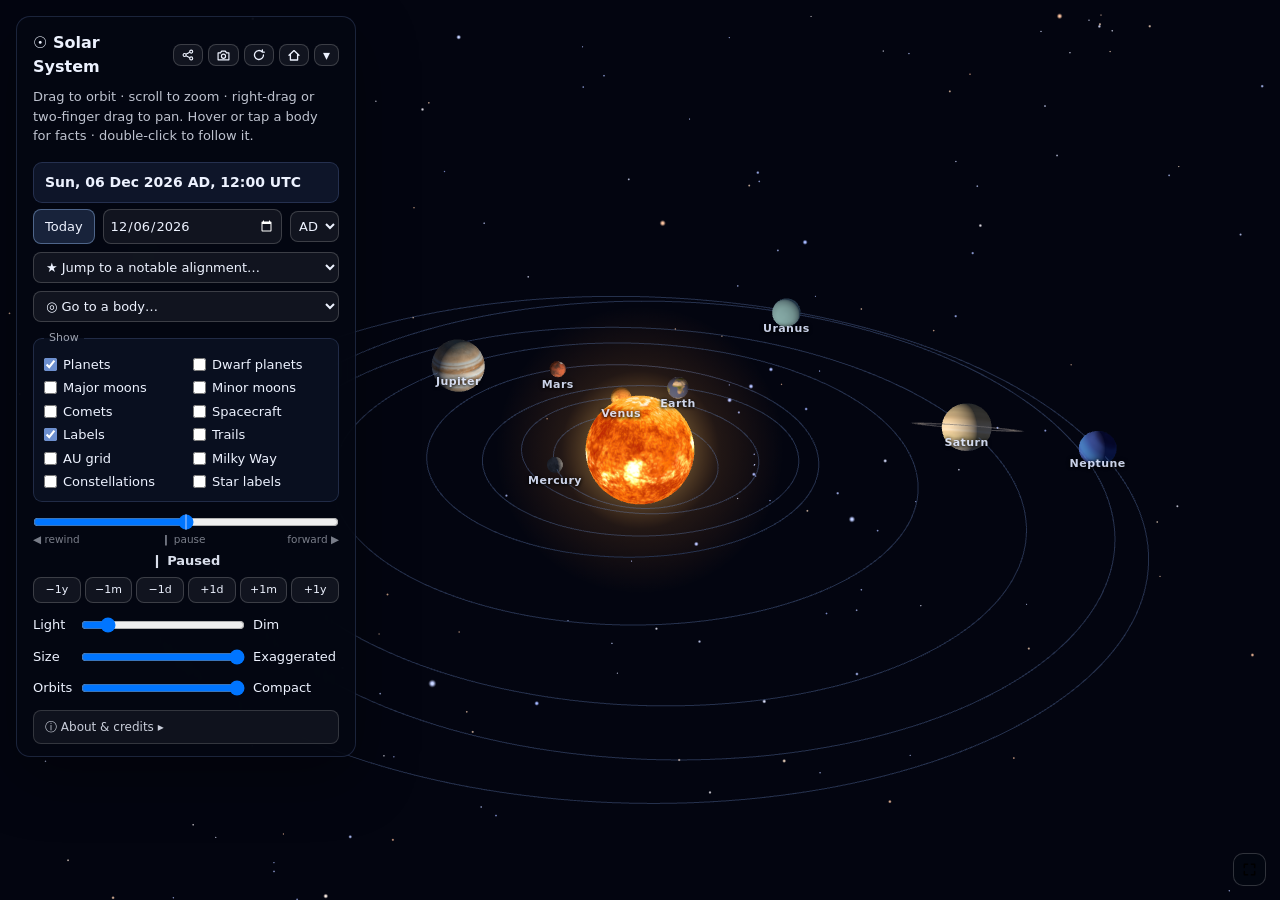
==== index.html @ c925d426 "SEO: cover 'solar system model' and 'planetary sky' naturally The page said 'digital model of the so" ====
<!DOCTYPE html>
<html lang="en">
<head>
<meta charset="UTF-8">
<meta name="viewport" content="width=device-width, initial-scale=1.0, viewport-fit=cover">

<!-- Primary SEO -->
<title>Orrery.live - Interactive Online Orrery - a 3D Solar System</title>
<meta name="description" content="A free online orrery - an interactive digital solar system model. Real planet positions from JPL orbital data, a true naked-eye star background, and a time machine to jump to any date from 3000 BC to 3000 AD - including famous planetary alignments.">
<meta name="keywords" content="orrery, solar system, planets, planetary alignment, 3D, astronomy, JPL, ephemeris, space, interactive, three.js">
<meta name="author" content="Adam Woodland">
<meta name="robots" content="index, follow">
<meta name="theme-color" content="#01020a">
<link rel="canonical" href="https://orrery.live/">

<!-- Icons & PWA -->
<link rel="icon" href="/favicon.svg" type="image/svg+xml">
<!-- Also published at the hard-coded convention path /apple-touch-icon.png,
     which iOS probes directly when it misses the link tag. -->
<link rel="apple-touch-icon" sizes="180x180" href="/apple-touch-icon.png">
<link rel="manifest" href="/manifest.json">

<!-- Open Graph -->
<meta property="og:type" content="website">
<meta property="og:url" content="https://orrery.live/">
<meta property="og:title" content="Orrery.live - Interactive 3D Solar System">
<meta property="og:description" content="A free online orrery: an interactive 3D solar system with real planet positions, a true star background, and a time machine for famous planetary alignments.">
<meta property="og:site_name" content="Orrery.live">
<meta property="og:locale" content="en_AU">
<meta property="og:image" content="https://orrery.live/solar-system.svg">
<meta property="og:image:alt" content="Orrery.live - a glowing sun ringed by tilted planet orbits">

<!-- Twitter / X card -->
<meta name="twitter:card" content="summary">
<meta name="twitter:title" content="Orrery.live - Interactive 3D Solar System">
<meta name="twitter:description" content="Real planet positions, a true star background, and a time machine for famous planetary alignments.">
<meta name="twitter:image" content="https://orrery.live/solar-system.svg">

<!-- Structured data -->
<script type="application/ld+json">
{
  "@context": "https://schema.org",
  "@type": "WebApplication",
  "name": "Orrery.live",
  "alternateName": "Solar System View",
  "url": "https://orrery.live/",
  "description": "A free online orrery - an interactive digital solar system model. Real planet positions from JPL orbital data, a true naked-eye star background, and a time machine to jump to any date from 3000 BC to 3000 AD - including famous planetary alignments.",
  "applicationCategory": "EducationalApplication",
  "applicationSubCategory": "Astronomy",
  "operatingSystem": "Web Browser",
  "browserRequirements": "Requires WebGL",
  "inLanguage": "en",
  "isAccessibleForFree": true,
  "image": "https://orrery.live/solar-system.svg",
  "screenshot": "https://orrery.live/solar-system.svg",
  "keywords": "orrery, solar system, planetary alignment, ephemeris, astronomy, JPL orbital elements, 3D planets",
  "featureList": [
    "Real planet positions computed from JPL orbital elements",
    "Time machine to any date from 3000 BC to 3000 AD",
    "Famous planetary alignments and conjunctions",
    "True naked-eye star background from the HYG catalogue",
    "Drag to orbit, scroll to zoom, hover any body for live facts",
    "Double-click any planet or moon to focus on it and follow it through time",
    "Famous comets and deep-space probes on real trajectories",
    "Constellation figures and named bright stars",
    "Orbit trails, upcoming oppositions and elongations computed live",
    "Shareable links to an exact moment in time",
    "Installable app that works offline"
  ],
  "author": { "@type": "Person", "name": "Adam Woodland" },
  "creator": { "@type": "Person", "name": "Adam Woodland" },
  "offers": { "@type": "Offer", "price": "0", "priceCurrency": "AUD" }
}
</script>

<!-- FAQ structured data -->
<script type="application/ld+json">
{
  "@context": "https://schema.org",
  "@type": "FAQPage",
  "mainEntity": [
    {
      "@type": "Question",
      "name": "What is an orrery?",
      "acceptedAnswer": {
        "@type": "Answer",
        "text": "An orrery is a mechanical or digital model of the solar system that shows the planets in their correct relative positions and movements around the Sun. The name comes from Charles Boyle, 4th Earl of Orrery, for whom one of the first clockwork models was made around 1712. Orrery.live is a digital orrery - a free online, interactive 3D version you can explore in your browser."
      }
    },
    {
      "@type": "Question",
      "name": "Where are the planets in tonight's sky?",
      "acceptedAnswer": {
        "@type": "Answer",
        "text": "Hover or tap any planet and its tooltip describes the planetary sky as seen from Earth: whether the planet is an evening-sky or morning-sky object right now, up most of the night, or lost in the Sun's glare - plus its distance and light-travel time from Earth and its next opposition or best viewing date."
      }
    },
    {
      "@type": "Question",
      "name": "How are the planet positions calculated?",
      "acceptedAnswer": {
        "@type": "Answer",
        "text": "Each planet's position is computed from JPL orbital elements (Keplerian ephemeris data), so the planets appear in their true heliocentric positions for any chosen date between 3000 BC and 3000 AD. Orbit spacing and the on-screen size of each body are scaled up for visibility, but the angular positions are real."
      }
    },
    {
      "@type": "Question",
      "name": "How far back and forward in time can I travel?",
      "acceptedAnswer": {
        "@type": "Answer",
        "text": "You can jump to any date from 3000 BC to 3000 AD using the date picker or the time slider. Inside that range the positions are computed from the JPL data; outside it the simulation still runs but shows an 'approximate positions' warning because it is extrapolating beyond the orbital data."
      }
    },
    {
      "@type": "Question",
      "name": "Can I see planetary alignments and conjunctions?",
      "acceptedAnswer": {
        "@type": "Answer",
        "text": "Yes. The 'Jump to a notable alignment' menu lets you instantly travel to famous planetary alignments, conjunctions and other notable configurations, then watch how the planets line up from above."
      }
    },
    {
      "@type": "Question",
      "name": "What are the stars in the background?",
      "acceptedAnswer": {
        "@type": "Answer",
        "text": "The background is 1,637 naked-eye stars from the HYG database, placed in their true positions on the sky. It is the real night sky, not a decorative starfield."
      }
    },
    {
      "@type": "Question",
      "name": "Why are the planet sizes and orbits not to scale?",
      "acceptedAnswer": {
        "@type": "Answer",
        "text": "A true-scale solar system model would leave the planets as invisible specks separated by huge empty gaps. Orrery.live keeps the planets' positions and orbital geometry real but scales body sizes and orbit spacing for visibility, the standard compromise used by physical orreries. If you want to see reality, the Size and Orbits sliders morph the model to true scale relative to the Sun — and show just how empty the solar system really is."
      }
    },
    {
      "@type": "Question",
      "name": "Is Orrery.live free, and does it work on mobile?",
      "acceptedAnswer": {
        "@type": "Answer",
        "text": "Orrery.live is completely free with no sign-up. It runs in any modern web browser that supports WebGL, including phones and tablets — drag to orbit, pinch or scroll to zoom, and tap a planet for details."
      }
    }
  ]
}
</script>

<link rel="stylesheet" href="styles.css">
</head>
<body>
	<div id="loading">Loading textures &amp; star catalogue…</div>
	<div id="rangeWarn" role="status">⚠ Approximate positions — outside the 3000 BC – 3000 AD data range</div>

	<div id="miniDate" hidden aria-hidden="true"></div>
	<div id="moonWarn" role="status">⚠ Moon positions are approximate outside 1900–2100</div>
	<div id="ui">
		<div id="uiHeader">
			<h1>☉ Solar System</h1>
			<div id="uiHeaderBtns">
				<button id="share" class="btn" title="Copy a link to this exact view — time, camera, filters and play speed included" aria-label="Copy a share link to this view"><svg width="12" height="12" viewBox="0 0 12 12" aria-hidden="true"><circle cx="2.6" cy="6" r="1.5" fill="none" stroke="currentColor" stroke-width="1.1"/><circle cx="9.2" cy="2.6" r="1.5" fill="none" stroke="currentColor" stroke-width="1.1"/><circle cx="9.2" cy="9.4" r="1.5" fill="none" stroke="currentColor" stroke-width="1.1"/><path d="M4 5.3 7.8 3.3M4 6.7 7.8 8.7" fill="none" stroke="currentColor" stroke-width="1.1"/></svg></button>
				<button id="shot" class="btn" title="Save a PNG image of the current view" aria-label="Save a PNG image of the current view"><svg width="13" height="13" viewBox="0 0 12 12" aria-hidden="true"><path d="M1 3.6h2.2L4.3 2h3.4l1.1 1.6H11v6.4H1z M6 8.6a1.9 1.9 0 1 0 0-3.8 1.9 1.9 0 0 0 0 3.8z" fill="none" stroke="currentColor" stroke-width="1.1" stroke-linejoin="round"/></svg></button>
				<button id="resetView" class="btn" title="Reset settings &amp; view to the defaults" aria-label="Reset settings and view to the defaults"><svg width="12" height="12" viewBox="0 0 12 12" aria-hidden="true"><path d="M10.5 6a4.5 4.5 0 1 1-1.32-3.18M9.4 0.9l-.2 2.1 2.1.2" fill="none" stroke="currentColor" stroke-width="1.3" stroke-linecap="round" stroke-linejoin="round"/></svg></button>
				<button id="homeView" class="btn" title="Reset the camera to the home view" aria-label="Reset the camera to the home view"><svg width="12" height="12" viewBox="0 0 12 12" aria-hidden="true"><path d="M1 6.2 6 1.6l5 4.6M2.4 5.4V11h7.2V5.4" fill="none" stroke="currentColor" stroke-width="1.3" stroke-linecap="round" stroke-linejoin="round"/></svg></button>
				<button id="collapse" class="btn" aria-expanded="true" aria-controls="uiBody" title="Collapse panel">▾</button>
			</div>
		</div>
		<div id="uiBody">
		<p>Drag to orbit · scroll to zoom · right-drag or two-finger drag to pan. Hover or tap a body for facts · double-click to follow it.</p>
		<div id="followRow" hidden><span id="followName">◎ Following —</span><button id="followStop" class="btn" title="Stop following (Esc)">✕ Stop</button></div>
		<div id="dateRow"><span id="dateValue">—</span></div>
		<div id="gotoRow">
			<button class="btn accent" id="today">Today</button>
			<input type="date" id="dateInput" aria-label="Go to date">
			<select id="era" aria-label="Era (AD or BC)" title="Switch the year between AD and BC">
				<option value="AD">AD</option>
				<option value="BC">BC</option>
			</select>
		</div>
		<div id="eventsRow">
			<select id="events" aria-label="Jump to a notable alignment">
				<option value="">★ Jump to a notable alignment…</option>
			</select>
		</div>
		<div id="gotoBodyRow">
			<select id="gotoBody" aria-label="Go to a body">
				<option value="">◎ Go to a body…</option>
			</select>
		</div>
		<fieldset id="filterRow">
			<legend>Show</legend>
			<label><input type="checkbox" id="filterPlanets" checked> Planets</label>
			<label><input type="checkbox" id="filterDwarf"> Dwarf planets</label>
			<label><input type="checkbox" id="filterMajor"> Major moons</label>
			<label><input type="checkbox" id="filterMinor"> Minor moons</label>
			<label><input type="checkbox" id="filterComets"> Comets</label>
			<label><input type="checkbox" id="filterCraft"> Spacecraft</label>
			<label><input type="checkbox" id="filterLabels"> Labels</label>
			<label><input type="checkbox" id="filterTrails"> Trails</label>
			<label><input type="checkbox" id="filterGrid"> AU grid</label>
			<label><input type="checkbox" id="filterMilky"> Milky Way</label>
			<label><input type="checkbox" id="filterConst"> Constellations</label>
			<label><input type="checkbox" id="filterStarLabels"> Star labels</label>
		</fieldset>
		<div id="controls">
			<div id="timeControl">
				<div class="slider-wrap"><input id="speed" type="range" min="-100" max="100" step="1" value="0"><span class="center-mark"></span></div>
				<div id="timeTicks"><span>◀ rewind</span><span>❙ pause</span><span>forward ▶</span></div>
				<div id="speedValue">❙ Paused</div>
				<div id="stepRow" role="group" aria-label="Step time by exact amounts">
					<button class="btn step" data-unit="y" data-dir="-1" title="Back one year">−1y</button>
					<button class="btn step" data-unit="m" data-dir="-1" title="Back one month">−1m</button>
					<button class="btn step" data-unit="d" data-dir="-1" title="Back one day">−1d</button>
					<button class="btn step" data-unit="d" data-dir="1" title="Forward one day">+1d</button>
					<button class="btn step" data-unit="m" data-dir="1" title="Forward one month">+1m</button>
					<button class="btn step" data-unit="y" data-dir="1" title="Forward one year">+1y</button>
				</div>
			</div>
			<label><span class="ctrlName">Light</span><input id="brightness" type="range" min="0" max="100" step="1" value="13"><span id="brightnessValue" class="ctrlValue">Dim</span></label>
				<label><span class="ctrlName">Size</span><input id="bodyScale" type="range" min="0" max="100" step="1" value="100" title="Body sizes: left = true scale vs the Sun, right = exaggerated"><span id="bodyScaleValue" class="ctrlValue">Exaggerated</span></label>
				<label><span class="ctrlName">Orbits</span><input id="orbitScale" type="range" min="0" max="100" step="1" value="100" title="Orbit spacing: left = true distances vs the Sun, right = compact for visibility"><span id="orbitScaleValue" class="ctrlValue">Compact</span></label>
		</div>
		<button id="aboutToggle" class="btn" aria-expanded="false" aria-controls="aboutPanel">ⓘ About &amp; credits ▸</button>
		</div>
	</div>
	<!-- Slide-out About panel: glides over the settings on demand, then retracts,
	     keeping the main panel short. -->
	<aside id="aboutPanel" aria-hidden="true" aria-label="About and credits">
		<div id="aboutHeader">
			<strong>About &amp; credits</strong>
			<button id="aboutClose" class="btn" title="Close" aria-label="Close about panel">✕</button>
		</div>
		<div id="aboutPanelBody">
			<div id="legend"><strong>Real data:</strong> planet positions from JPL orbital elements; the background is 1,637 naked-eye stars (HYG catalogue) in their true sky positions. Orbit spacing &amp; body sizes are scaled for visibility — the <strong>Size</strong> &amp; <strong>Orbits</strong> sliders morph them to true scale relative to the Sun. Rotation is tied to the date at each body's true sidereal rate &amp; direction (Venus, Uranus &amp; Pluto rotate retrograde), so pausing holds a fixed orientation. The terrestrial planets (Mercury, Venus, Earth, Mars) are oriented from their IAU rotational elements, so the correct longitude faces the Sun — Earth maps to real geography. The giant planets &amp; Pluto point their axes in the true directions — Saturn's rings and Uranus's sideways roll sit in their real planes — but their absolute facing is illustrative. The dwarf planets Ceres, Haumea, Makemake &amp; Eris use mean orbital elements, so their orbit shape &amp; tilt are real but their position along the orbit is approximate. Moons (toggle them in <strong>Show</strong>) use real orbit shape, inclination, period &amp; direction around their planet's true spin axis — Triton &amp; Phoebe orbit retrograde, Saturn's moons share its ring plane, and the Moon rides the ecliptic as it really does. The major moons are placed at their real positions, calibrated for the modern era (≈1900–2100); minor moons' phase is illustrative. Zoom in on a planet to see its moons' orbit paths.</div>
				<div id="datesNote"><strong>Dates &amp; time:</strong> dates are UTC in the modern (proleptic Gregorian) calendar, even before 1582 — history books usually quote Julian-calendar dates, which differ by days to a few weeks in ancient times. The slow drift between clock time and astronomical time (ΔT) is not modelled; near the ends of the range this can shift fast-moving Mercury by a few degrees.</div>
				<div id="extrasNote"><strong>Comets &amp; spacecraft:</strong> comets use fixed orbital elements, so their orbit shapes are real but positions drift from truth away from the present. Spacecraft ride JPL Horizons trajectory data (launch era – 2049, extended on their final heading beyond); markers are symbols, not to scale. Because comet and probe paths span the whole system, the compact view maps their distances through the planets' own spacing — they cross each planet's displayed orbit exactly when they cross the real one. <strong>Trails</strong> trace each body's displayed path as time runs; the <strong>Upcoming</strong> events and the tooltips' "next opposition / best view" dates are computed live from the same orbital model (typically within a day or two of almanac values).</div>
				<div id="kbdNote"><strong>Keyboard:</strong> Space play/pause · ← → ±1 day (Shift = month, Ctrl = year) · + − speed · 0 today · H home · F fullscreen · Esc stop following.</div>
			<div id="disclaimer"><strong>Disclaimer:</strong> this is an educational visualisation. The data and model have not been independently verified and should not be relied upon for scientific, navigational or any other precise purpose.</div>
			<div id="credits">Textures © <a href="https://www.solarsystemscope.com/textures/" target="_blank" rel="noopener">Solar System Scope</a> (CC BY 4.0) · Star data: <a href="https://codeberg.org/astronexus/hyg" target="_blank" rel="noopener">HYG database</a> (CC BY-SA 4.0) · Constellation lines: <a href="https://github.com/ofrohn/d3-celestial" target="_blank" rel="noopener">d3-celestial</a> (BSD-3) · Spacecraft trajectories: <a href="https://ssd.jpl.nasa.gov/horizons/" target="_blank" rel="noopener">JPL Horizons</a> · Pluto: stylised map · Built with <a href="https://threejs.org" target="_blank" rel="noopener">three.js</a> (MIT)</div>
			<div id="about-footer">
				<a href="mailto:adam@orrery.live">Contact: adam@orrery.live</a><br>
				Code licensed under the <a href="LICENSE">MIT licence</a>.<br>
				Game design, code and educational content developed with the assistance of AI (Anthropic Claude).<br>
				Like this? Also see <a href="https://nearest.land/" target="_blank" rel="noopener">nearest.land</a> - click any coast on a 3D globe and see what lies across the water in every direction.
			</div>
		</div>
	</aside>
	<div id="labels" aria-hidden="true"></div>
	<div id="tooltip"></div>
	<!-- Floating viewport control: kept out of the panel so the header row stays uncrowded. -->
	<button id="fullscreen" class="btn" title="Fullscreen (F)" aria-label="Toggle fullscreen">
		<svg width="13" height="13" viewBox="0 0 12 12" aria-hidden="true">
			<g id="fsExpand"><path d="M1.2 4.2v-3h3M7.8 1.2h3v3M10.8 7.8v3h-3M4.2 10.8h-3v-3" fill="none" stroke="currentColor" stroke-width="1.3" stroke-linecap="round" stroke-linejoin="round"/></g>
			<g id="fsCompress" class="is-hidden"><path d="M4.2 1.2v3h-3M7.8 1.2v3h3M10.8 7.8h-3v3M1.2 7.8h3v3" fill="none" stroke="currentColor" stroke-width="1.3" stroke-linecap="round" stroke-linejoin="round"/></g>
		</svg>
	</button>

	<!-- Crawlable, screen-reader-accessible content. Mirrors the FAQ structured data
	     so search engines and assistive tech see real text behind the WebGL canvas. -->
	<section id="seo-content" class="sr-only">
		<h2>A free online orrery - an interactive 3D solar system</h2>
		<p>Orrery.live is a free online orrery — an interactive digital solar system
		model that you explore in your web browser. Every planet is placed in its true
		position around the Sun using JPL orbital elements, so the view shows the real
		arrangement of Mercury, Venus, Earth, Mars, Jupiter, Saturn, Uranus, Neptune and
		Pluto for any date you choose. Drag to orbit the camera, scroll or pinch to zoom,
		right-drag (or drag with two fingers) to pan, and hover or tap any body to read
		live facts about it. Double-click a planet or moon to lock the camera onto it
		and follow it as time plays.</p>

		<h2>A time machine for the planets</h2>
		<p>Use the date picker or the time slider to scrub forwards and backwards through
		time, anywhere from 3000 BC to 3000 AD. Speed time up to watch the planets race
		around their orbits, or pause on an exact moment and copy a shareable link to it.
		The 'Jump to a notable alignment' menu travels straight to famous planetary
		alignments and conjunctions so you can see exactly how the planets lined up.</p>

		<h2>Real sky, real data</h2>
		<p>The background is the genuine night sky: 1,637 naked-eye stars from the HYG
		database in their true positions, with optional constellation figures and named
		bright stars. Planet positions come from real orbital data, while body sizes and
		orbit spacing are scaled up for visibility — the same compromise used by
		physical orreries. The result is a live picture of the planetary sky: which
		planets are up tonight, roughly where to look for them, and when each next
		reaches opposition or its best viewing date.</p>

		<h2>Comets, spacecraft and sky events</h2>
		<p>Follow Halley's Comet, Comet Encke, Hale–Bopp and Rosetta's comet 67P on
		their real orbits, or trace Voyager 1 and 2, Pioneer 10 and 11 and New Horizons
		along trajectories from JPL Horizons. Tooltips show each planet's distance from
		Earth, light-travel time, where it sits in tonight's sky and its next opposition
		or best viewing date — and the events menu lists upcoming oppositions and
		elongations computed live from the orbital model.</p>

		<h2>Frequently asked questions</h2>
		<h3>What is an orrery?</h3>
		<p>An orrery is a mechanical or digital model of the solar system that shows the
		planets in their correct relative positions and movements around the Sun. The name
		comes from Charles Boyle, 4th Earl of Orrery, for whom one of the first clockwork
		models was made around 1712. Orrery.live is a digital orrery - a free online,
		interactive 3D version you can explore in your browser.</p>

		<h3>Where are the planets in tonight's sky?</h3>
		<p>Hover or tap any planet and its tooltip describes the planetary sky as seen
		from Earth: whether the planet is an evening-sky or morning-sky object right
		now, up most of the night, or lost in the Sun's glare - plus its distance and
		light-travel time from Earth and its next opposition or best viewing date.</p>

		<h3>How are the planet positions calculated?</h3>
		<p>Each planet's position is computed from JPL orbital elements, so the planets
		appear in their true heliocentric positions for any date between 3000 BC and
		3000 AD. Orbit spacing and on-screen body sizes are scaled for visibility, but the
		angular positions are real.</p>

		<h3>How far back and forward in time can I travel?</h3>
		<p>Any date from 3000 BC to 3000 AD. Inside that range the positions are computed
		from the JPL data; outside it the simulation still runs but warns that positions
		are approximate because it is extrapolating beyond the orbital data.</p>

		<h3>Can I see planetary alignments and conjunctions?</h3>
		<p>Yes. The 'Jump to a notable alignment' menu lets you instantly travel to famous
		planetary alignments and conjunctions and watch how the planets line up.</p>

		<h3>What are the stars in the background?</h3>
		<p>The background is 1,637 naked-eye stars from the HYG database, placed in their
		true positions on the sky — the real night sky, not a decorative starfield.</p>

		<h3>Why are the planet sizes and orbits not to scale?</h3>
		<p>A true-scale solar system model would leave the planets as invisible specks separated
		by huge empty gaps. Orrery.live keeps positions and orbital geometry real but
		scales body sizes and orbit spacing for visibility — and the Size and Orbits
		sliders let you morph the model to true scale to see the emptiness for yourself.</p>

		<h3>Is Orrery.live free, and does it work on mobile?</h3>
		<p>Orrery.live is completely free with no sign-up and runs in any modern browser
		that supports WebGL, including phones and tablets.</p>
	</section>

	<script type="module" src="app.js"></script>
</body>
</html>
---- styles.css ----
* { margin: 0; padding: 0; box-sizing: border-box; }
html, body { height: 100%; overflow: hidden; background: #01020a; }
canvas { display: block; }
/* Visually hidden but present in the DOM for search engines and screen readers. */
.sr-only {
	position: absolute; width: 1px; height: 1px;
	padding: 0; margin: -1px; overflow: hidden;
	clip: rect(0, 0, 0, 0); white-space: nowrap; border: 0;
}
#ui {
	position: fixed;
	top: 16px;
	left: 16px;
	width: 340px;
	z-index: 9;            /* above the planet labels (8) so they don't show through the panel */
	padding: 14px 16px 12px;
	background: rgba(4, 8, 18, 0.86);
	border: 1px solid rgba(138, 172, 255, 0.18);
	border-radius: 14px;
	font: 13px/1.5 -apple-system, "Segoe UI", system-ui, sans-serif;
	color: #edf2ff;
	backdrop-filter: blur(12px);
	user-select: none;
	box-shadow: 0 20px 60px rgba(0, 0, 0, 0.35);
	/* Never taller than the viewport; only the About text scrolls (below). */
	max-height: calc(100vh - 32px);
	max-height: calc(100dvh - 32px);
	display: flex;
	flex-direction: column;
	overflow: hidden;
}
#ui { transition: width .18s ease; }
/* The settings take the slack and scroll if the viewport is short; the About
   text now lives in its own slide-out panel (below) rather than inline. */
#uiBody { display: flex; flex-direction: column; flex: 1 1 auto; min-height: 0; overflow-y: auto; }
#uiBody::-webkit-scrollbar { width: 8px; }
#uiBody::-webkit-scrollbar-thumb { background: rgba(138, 172, 255, 0.3); border-radius: 4px; }
#uiHeader { display: flex; align-items: center; justify-content: space-between; gap: 10px; flex: 0 0 auto; }
#ui h1 { font-size: 16px; font-weight: 700; }
#uiHeaderBtns { display: flex; gap: 5px; flex: 0 0 auto; align-items: stretch; }
#collapse, #homeView, #resetView, #share, #shot { padding: 3px 8px; line-height: 1; font-size: 14px; }
/* SVG icons (not font glyphs) so they centre identically in every browser/
   font; the buttons stretch to match the collapse button's height. */
#homeView, #resetView, #share, #shot { display: inline-flex; align-items: center; justify-content: center; }
#homeView svg, #resetView svg, #share svg, #shot svg { display: block; }
#ui.collapsed { width: auto; }
#ui.collapsed #uiBody { display: none; }
#ui.collapsed #collapse { transform: rotate(-90deg); }
#ui p { margin: 8px 0 10px; opacity: .8; }
/* "Following <body>" chip — visible only while the camera is locked to a body. */
#followRow {
	display: flex; align-items: center; justify-content: space-between; gap: 8px;
	margin: 0 0 8px; padding: 5px 6px 5px 11px; border-radius: 9px;
	background: rgba(110, 200, 160, 0.12);
	border: 1px solid rgba(140, 220, 180, 0.28);
	font-weight: 600;
}
#followRow[hidden] { display: none; }
#followStop { padding: 3px 8px; font-size: 11px; }
#dateRow {
	display: flex; align-items: center; justify-content: space-between;
	gap: 8px; margin: 6px 0;
	padding: 9px 11px; border-radius: 9px;
	background: rgba(120, 160, 255, 0.10);
	border: 1px solid rgba(138, 172, 255, 0.18);
}
#dateValue { font-weight: 600; font-size: 14px; font-variant-numeric: tabular-nums; }
#gotoRow { display: flex; flex-wrap: wrap; gap: 8px; align-items: center; margin-bottom: 8px; }
#gotoRow input[type=date] {
	flex: 1 1 84px; min-width: 0; font: inherit; color: inherit; padding: 6px 6px;
	background: rgba(255,255,255,0.06); border: 1px solid rgba(255,255,255,0.18);
	border-radius: 8px; color-scheme: dark;
}
#gotoRow #era {
	flex: 0 0 auto; font: inherit; color: inherit; padding: 6px 4px;
	background: rgba(255,255,255,0.06); border: 1px solid rgba(255,255,255,0.18);
	border-radius: 8px; color-scheme: dark; cursor: pointer;
}
#gotoRow #era:focus { outline: 2px solid rgba(120,180,255,0.55); }
#gotoRow #era option { background: #0b1020; color: #edf2ff; }
.btn:disabled { opacity: .4; cursor: not-allowed; }
#eventsRow, #gotoBodyRow { margin-bottom: 8px; }
#eventsRow select, #gotoBodyRow select {
	width: 100%; font: inherit; color: inherit; padding: 6px 8px;
	background: rgba(255,255,255,0.06); border: 1px solid rgba(255,255,255,0.18);
	border-radius: 8px; color-scheme: dark; cursor: pointer;
}
#eventsRow select:focus, #gotoBodyRow select:focus { outline: 2px solid rgba(120,180,255,0.55); }
#eventsRow select option, #gotoBodyRow select option { background: #0b1020; color: #edf2ff; }
#eventsRow select optgroup, #gotoBodyRow select optgroup { background: #0b1020; color: #8ea6d6; font-style: normal; }
#filterRow {
	margin-bottom: 8px; padding: 8px 10px 9px; border-radius: 9px;
	border: 1px solid rgba(138, 172, 255, 0.18);
	background: rgba(120, 160, 255, 0.06);
	display: flex; flex-wrap: wrap; gap: 4px 14px;
}
#filterRow legend { padding: 0 5px; font-size: 11px; opacity: .65; }
#filterRow label { display: flex; align-items: center; gap: 6px; flex: 1 1 44%; cursor: pointer; white-space: nowrap; }
#filterRow input[type=checkbox] { accent-color: #6c8fd0; cursor: pointer; }
#filterRow label:focus-within { outline: 2px solid rgba(120,180,255,0.45); border-radius: 5px; }
.btn {
	border: 1px solid rgba(255,255,255,0.18);
	background: rgba(255,255,255,0.06);
	color: inherit; padding: 7px 11px; border-radius: 8px; cursor: pointer; font: inherit;
}
.btn.accent { border-color: rgba(160,200,255,0.4); background: rgba(120,170,255,0.18); }
.btn:focus { outline: 2px solid rgba(120,180,255,0.55); }
#controls { display: flex; flex-wrap: wrap; gap: 8px; align-items: center; margin-top: 4px; }
#controls label { display: flex; align-items: center; gap: 8px; white-space: nowrap; flex: 1 1 100%; margin-top: 4px; }
#controls label input[type=range] { flex: 1; min-width: 0; }
/* Fixed-width name + value so the slider track keeps a constant width. */
#controls label .ctrlName { flex: 0 0 40px; }
#controls label .ctrlValue { flex: 0 0 86px; }
#timeControl { flex: 1 1 100%; }
#timeControl .slider-wrap { position: relative; }
#timeControl input[type=range] { width: 100%; display: block; }
#timeControl .center-mark {
	position: absolute; left: 50%; top: 50%; width: 2px; height: 16px;
	transform: translate(-50%, -50%); background: rgba(168, 197, 255, 0.55);
	border-radius: 1px; pointer-events: none;
}
#timeTicks { display: flex; justify-content: space-between; font-size: 10.5px; opacity: .5; margin-top: 2px; }
#speedValue { text-align: center; margin-top: 4px; font-weight: 600; font-variant-numeric: tabular-nums; opacity: .92; }
/* Exact-step buttons: ±1 day / month / year. */
#stepRow { display: flex; gap: 4px; margin-top: 6px; }
#stepRow .step { flex: 1 1 0; padding: 4px 0; font-size: 11px; text-align: center; font-variant-numeric: tabular-nums; }
#aboutToggle { margin-top: 12px; width: 100%; text-align: left; font-size: 12px; opacity: .85; }
#aboutToggle[aria-expanded="true"] { opacity: 1; }

/* Slide-out About panel — sits exactly over the main panel, tucked off to the
   left until opened, so it frees up the settings without a permanent footprint. */
#aboutPanel {
	position: fixed; top: 16px; left: 16px; width: 340px;
	max-height: calc(100vh - 32px);
	max-height: calc(100dvh - 32px);
	padding: 14px 16px 12px;
	background: rgba(4, 8, 18, 0.94);
	border: 1px solid rgba(138, 172, 255, 0.22);
	border-radius: 14px;
	color: #edf2ff;
	font: 13px/1.5 -apple-system, "Segoe UI", system-ui, sans-serif;
	backdrop-filter: blur(12px);
	box-shadow: 0 20px 60px rgba(0, 0, 0, 0.45);
	display: flex; flex-direction: column;
	z-index: 12;
	transform: translateX(calc(-100% - 24px));
	opacity: 0; visibility: hidden;
	transition: transform .24s ease, opacity .24s ease, visibility 0s linear .24s;
}
#aboutPanel.open {
	transform: translateX(0); opacity: 1; visibility: visible;
	transition: transform .24s ease, opacity .24s ease;
}
#aboutHeader { display: flex; align-items: center; justify-content: space-between; gap: 10px; flex: 0 0 auto; margin-bottom: 4px; }
#aboutHeader strong { font-size: 14px; color: #a8c5ff; }
#aboutClose { padding: 3px 9px; line-height: 1; font-size: 13px; }
#aboutPanelBody { flex: 1 1 auto; min-height: 0; overflow-y: auto; }
#aboutPanelBody::-webkit-scrollbar { width: 8px; }
#aboutPanelBody::-webkit-scrollbar-thumb { background: rgba(138, 172, 255, 0.3); border-radius: 4px; }

/* Floating body name-tags, projected onto the canvas (toggled in Show). */
#labels { position: fixed; inset: 0; pointer-events: none; z-index: 8; overflow: hidden; }
.planet-label {
	position: absolute; transform: translate(-50%, 10px); white-space: nowrap;
	font: 600 11px/1 -apple-system, "Segoe UI", system-ui, sans-serif;
	color: #dfe8ff; letter-spacing: .04em;
	text-shadow: 0 0 4px rgba(0,0,0,0.95), 0 1px 3px rgba(0,0,0,0.9);
	opacity: .9;
}
/* Moon labels: smaller and dimmer; only shown when zoomed in near the planet. */
.moon-label {
	position: absolute; transform: translate(-50%, 8px); white-space: nowrap;
	font: 600 10px/1 -apple-system, "Segoe UI", system-ui, sans-serif;
	color: #c6d4f2; letter-spacing: .04em;
	text-shadow: 0 0 4px rgba(0,0,0,0.95), 0 1px 3px rgba(0,0,0,0.9);
	opacity: .85;
}
/* Named bright stars on the celestial sphere (share the Labels toggle). */
.star-label {
	position: absolute; transform: translate(-50%, -50%); white-space: nowrap;
	font: 500 9.5px/1 -apple-system, "Segoe UI", system-ui, sans-serif;
	color: #8fa8dc; letter-spacing: .06em;
	text-shadow: 0 0 4px rgba(0,0,0,0.95), 0 1px 3px rgba(0,0,0,0.9);
	opacity: .8;
}
/* AU-grid ring distances and the vernal equinox marker (shown with the grid). */
.grid-label {
	position: absolute; transform: translate(-50%, -50%); white-space: nowrap;
	font: 500 9.5px/1 -apple-system, "Segoe UI", system-ui, sans-serif;
	color: #8ea0c4; letter-spacing: .05em;
	text-shadow: 0 0 4px rgba(0,0,0,0.95), 0 1px 3px rgba(0,0,0,0.9);
	opacity: .75;
}
#legend, #datesNote, #extrasNote, #kbdNote { margin-top: 10px; font-size: 11.5px; opacity: .7; }
#datesNote, #extrasNote, #kbdNote { margin-top: 8px; }
#legend strong, #datesNote strong, #extrasNote strong, #kbdNote strong { color: #a8c5ff; }
#disclaimer { margin-top: 8px; padding-top: 8px; border-top: 1px solid rgba(138,172,255,0.14); font-size: 10.5px; line-height: 1.5; opacity: .72; }
#disclaimer strong { color: #ffcf8a; }
#credits { margin-top: 8px; padding-top: 8px; border-top: 1px solid rgba(138,172,255,0.14); font-size: 10.5px; line-height: 1.5; opacity: .6; }
#credits a { color: #9fb8ee; text-decoration: none; }
#credits a:hover { text-decoration: underline; }
#about-footer { margin-top: 8px; padding-top: 8px; border-top: 1px solid rgba(138,172,255,0.14); font-size: 10.5px; line-height: 1.6; opacity: .65; }
#about-footer a { color: #9fb8ee; text-decoration: none; }
#about-footer a:hover { text-decoration: underline; }
#tooltip {
	position: fixed; pointer-events: none; z-index: 10;
	padding: 8px 11px; max-width: 240px;
	background: rgba(6, 10, 22, 0.94);
	border: 1px solid rgba(150, 180, 255, 0.35);
	border-radius: 10px;
	font: 12px/1.45 -apple-system, "Segoe UI", system-ui, sans-serif;
	color: #eef3ff; box-shadow: 0 10px 30px rgba(0,0,0,0.45);
	opacity: 0; transition: opacity .12s ease;
}
#tooltip.show { opacity: 1; }
#tooltip h2 { font-size: 13px; margin-bottom: 3px; }
#tooltip .sub { opacity: .65; }
#tooltip dl { display: grid; grid-template-columns: auto 1fr; gap: 1px 8px; margin-top: 5px; }
#tooltip dt { opacity: .6; }
#tooltip dd { text-align: right; font-variant-numeric: tabular-nums; }
#tooltip .fact { margin-top: 6px; opacity: .85; }
#tooltip .note { margin-top: 4px; font-size: 10.5px; opacity: .55; font-style: italic; }
/* Floating fullscreen toggle, bottom-right (out of the panel's way). */
#fullscreen {
	position: fixed;
	right: calc(14px + env(safe-area-inset-right, 0px));
	bottom: calc(14px + env(safe-area-inset-bottom, 0px));
	z-index: 9;
	display: inline-flex; align-items: center; justify-content: center;
	padding: 9px;
	background: rgba(4, 8, 18, 0.7);
	backdrop-filter: blur(8px);
	border-radius: 10px;
}
#fullscreen[hidden] { display: none; } /* hidden where the Fullscreen API is unavailable (iPhone) */
#fullscreen svg { display: block; }
#loading {
	position: fixed; inset: 0; display: flex; align-items: center; justify-content: center;
	color: #9fb6ee; font: 14px system-ui; background: #01020a; z-index: 20;
}
#rangeWarn, #moonWarn {
	position: fixed; top: 14px; left: 50%; z-index: 15; pointer-events: none;
	transform: translateX(-50%) translateY(-8px);
	padding: 9px 18px; border-radius: 10px; text-align: center; max-width: 92vw;
	color: #fff; font: 600 13px/1.4 -apple-system, "Segoe UI", system-ui, sans-serif;
	box-shadow: 0 8px 30px rgba(0, 0, 0, 0.45);
	opacity: 0; transition: opacity .18s ease, transform .18s ease;
}
#rangeWarn { background: rgba(176, 28, 28, 0.94); border: 1px solid rgba(255, 130, 130, 0.7); }
#moonWarn { top: 56px; background: rgba(150, 96, 12, 0.94); border: 1px solid rgba(240, 190, 110, 0.7); }
#rangeWarn.show, #moonWarn.show { opacity: 1; transform: translateX(-50%) translateY(0); }

/* Phones only: subtle date/time under the minimised panel while time is running
   (desktop's open panel already shows the date; app.js gates on collapsed+playing). */
#miniDate { display: none; }
@media (max-width: 600px) {
	#miniDate:not([hidden]) {
		display: block;
		position: fixed;
		top: 56px; left: 8px;
		z-index: 8;
		font: 11px/1.4 -apple-system, "Segoe UI", system-ui, sans-serif;
		color: rgba(237, 242, 255, 0.72);
		background: rgba(4, 8, 18, 0.55);
		border: 1px solid rgba(138, 172, 255, 0.14);
		border-radius: 8px;
		padding: 3px 9px;
		pointer-events: none;
		backdrop-filter: blur(6px);
	}
}

/* Small screens: tighter panel and warnings. The panel also starts collapsed
   (set in app.js) so the orrery, not the settings, is what a phone user sees. */
@media (max-width: 600px) {
	#ui, #aboutPanel {
		top: 8px; left: 8px;
		width: calc(100vw - 16px); max-width: 340px;
		max-height: calc(100vh - 16px);
		max-height: calc(100dvh - 16px);
		padding: 10px 12px;
	}
	#rangeWarn, #moonWarn { font-size: 12px; padding: 7px 12px; }
	#moonWarn { top: 52px; }
}

/* Inline style attributes are blocked by the CSP; toggle this class instead. */
.is-hidden { display: none; }
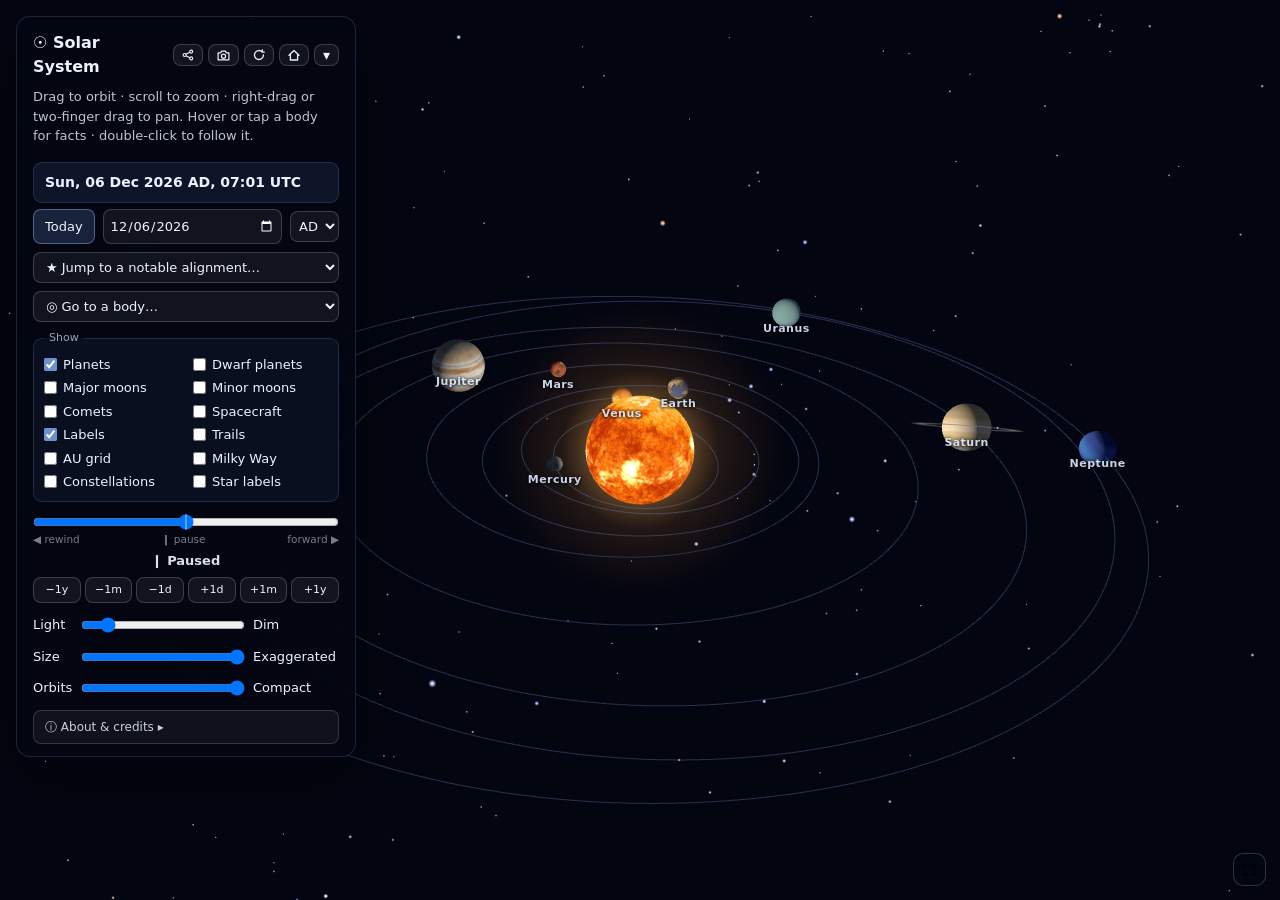
==== commit 3719dddd: "Fix accuracy findings: real lunar theory, epoch-aware orbit lines, Halley 2061 - Moon placed by the " ====
--- a/index.html
+++ b/index.html
@@ -6,8 +6,8 @@
 
 <!-- Primary SEO -->
 <title>Orrery.live - Interactive Online Orrery - a 3D Solar System</title>
-<meta name="description" content="A free online orrery - an interactive digital solar system model. Real planet positions from JPL orbital data, a true naked-eye star background, and a time machine to jump to any date from 3000 BC to 3000 AD - including famous planetary alignments.">
-<meta name="keywords" content="orrery, solar system, planets, planetary alignment, 3D, astronomy, JPL, ephemeris, space, interactive, three.js">
+<meta name="description" content="A free online orrery - an interactive digital solar system model. Real planet positions from JPL orbital data, a true naked-eye star background, and a time machine to jump to any date from 3000 BC to 3000 AD - including famous planetary alignments and planet parades.">
+<meta name="keywords" content="orrery, solar system, planets, planetary alignment, planet parade, 3D, astronomy, JPL, ephemeris, space, interactive, three.js">
 <meta name="author" content="Adam Woodland">
 <meta name="robots" content="index, follow">
 <meta name="theme-color" content="#01020a">
@@ -24,7 +24,7 @@
 <meta property="og:type" content="website">
 <meta property="og:url" content="https://orrery.live/">
 <meta property="og:title" content="Orrery.live - Interactive 3D Solar System">
-<meta property="og:description" content="A free online orrery: an interactive 3D solar system with real planet positions, a true star background, and a time machine for famous planetary alignments.">
+<meta property="og:description" content="A free online orrery: an interactive 3D solar system with real planet positions, a true star background, and a time machine for famous planetary alignments and planet parades.">
 <meta property="og:site_name" content="Orrery.live">
 <meta property="og:locale" content="en_AU">
 <meta property="og:image" content="https://orrery.live/solar-system.svg">
@@ -33,7 +33,7 @@
 <!-- Twitter / X card -->
 <meta name="twitter:card" content="summary">
 <meta name="twitter:title" content="Orrery.live - Interactive 3D Solar System">
-<meta name="twitter:description" content="Real planet positions, a true star background, and a time machine for famous planetary alignments.">
+<meta name="twitter:description" content="Real planet positions, a true star background, and a time machine for famous planetary alignments and planet parades.">
 <meta name="twitter:image" content="https://orrery.live/solar-system.svg">
 
 <!-- Structured data -->
@@ -44,7 +44,7 @@
   "name": "Orrery.live",
   "alternateName": "Solar System View",
   "url": "https://orrery.live/",
-  "description": "A free online orrery - an interactive digital solar system model. Real planet positions from JPL orbital data, a true naked-eye star background, and a time machine to jump to any date from 3000 BC to 3000 AD - including famous planetary alignments.",
+  "description": "A free online orrery - an interactive digital solar system model. Real planet positions from JPL orbital data, a true naked-eye star background, and a time machine to jump to any date from 3000 BC to 3000 AD - including famous planetary alignments and planet parades.",
   "applicationCategory": "EducationalApplication",
   "applicationSubCategory": "Astronomy",
   "operatingSystem": "Web Browser",
@@ -57,7 +57,7 @@
   "featureList": [
     "Real planet positions computed from JPL orbital elements",
     "Time machine to any date from 3000 BC to 3000 AD",
-    "Famous planetary alignments and conjunctions",
+    "Famous planetary alignments, planet parades and conjunctions",
     "True naked-eye star background from the HYG catalogue",
     "Drag to orbit, scroll to zoom, hover any body for live facts",
     "Double-click any planet or moon to focus on it and follow it through time",
@@ -84,15 +84,15 @@
       "name": "What is an orrery?",
       "acceptedAnswer": {
         "@type": "Answer",
-        "text": "An orrery is a mechanical or digital model of the solar system that shows the planets in their correct relative positions and movements around the Sun. The name comes from Charles Boyle, 4th Earl of Orrery, for whom one of the first clockwork models was made around 1712. Orrery.live is a digital orrery - a free online, interactive 3D version you can explore in your browser."
-      }
-    },
-    {
-      "@type": "Question",
-      "name": "Where are the planets in tonight's sky?",
-      "acceptedAnswer": {
-        "@type": "Answer",
-        "text": "Hover or tap any planet and its tooltip describes the planetary sky as seen from Earth: whether the planet is an evening-sky or morning-sky object right now, up most of the night, or lost in the Sun's glare - plus its distance and light-travel time from Earth and its next opposition or best viewing date."
+        "text": "An orrery (pronounced OR-uh-ree) is a mechanical or digital model of the solar system that shows the planets in their correct relative positions and movements around the Sun. The name comes from Charles Boyle, 4th Earl of Orrery, for whom one of the first clockwork models was made around 1712. Orrery.live is a digital orrery - a free online, interactive 3D version you can explore in your browser."
+      }
+    },
+    {
+      "@type": "Question",
+      "name": "Where are the planets right now?",
+      "acceptedAnswer": {
+        "@type": "Answer",
+        "text": "Orrery.live opens on today's date, so the planets you see are where they actually are right now. Hover or tap any planet and its tooltip describes the planetary sky as seen from Earth: whether the planet is an evening-sky or morning-sky object at the moment, up most of the night, or lost in the Sun's glare - plus its distance and light-travel time from Earth and its next opposition or best viewing date."
       }
     },
     {
@@ -113,10 +113,10 @@
     },
     {
       "@type": "Question",
-      "name": "Can I see planetary alignments and conjunctions?",
-      "acceptedAnswer": {
-        "@type": "Answer",
-        "text": "Yes. The 'Jump to a notable alignment' menu lets you instantly travel to famous planetary alignments, conjunctions and other notable configurations, then watch how the planets line up from above."
+      "name": "Can I see planetary alignments, planet parades and conjunctions?",
+      "acceptedAnswer": {
+        "@type": "Answer",
+        "text": "Yes. The 'Jump to a notable alignment' menu lets you instantly travel to famous planetary alignments - popularly called planet parades - and conjunctions, from tight five- and six-planet clusters to the moments the planets spread evenly around the Sun. You can also set any date yourself to check an alignment."
       }
     },
     {
@@ -232,9 +232,9 @@
 			<button id="aboutClose" class="btn" title="Close" aria-label="Close about panel">✕</button>
 		</div>
 		<div id="aboutPanelBody">
-			<div id="legend"><strong>Real data:</strong> planet positions from JPL orbital elements; the background is 1,637 naked-eye stars (HYG catalogue) in their true sky positions. Orbit spacing &amp; body sizes are scaled for visibility — the <strong>Size</strong> &amp; <strong>Orbits</strong> sliders morph them to true scale relative to the Sun. Rotation is tied to the date at each body's true sidereal rate &amp; direction (Venus, Uranus &amp; Pluto rotate retrograde), so pausing holds a fixed orientation. The terrestrial planets (Mercury, Venus, Earth, Mars) are oriented from their IAU rotational elements, so the correct longitude faces the Sun — Earth maps to real geography. The giant planets &amp; Pluto point their axes in the true directions — Saturn's rings and Uranus's sideways roll sit in their real planes — but their absolute facing is illustrative. The dwarf planets Ceres, Haumea, Makemake &amp; Eris use mean orbital elements, so their orbit shape &amp; tilt are real but their position along the orbit is approximate. Moons (toggle them in <strong>Show</strong>) use real orbit shape, inclination, period &amp; direction around their planet's true spin axis — Triton &amp; Phoebe orbit retrograde, Saturn's moons share its ring plane, and the Moon rides the ecliptic as it really does. The major moons are placed at their real positions, calibrated for the modern era (≈1900–2100); minor moons' phase is illustrative. Zoom in on a planet to see its moons' orbit paths.</div>
-				<div id="datesNote"><strong>Dates &amp; time:</strong> dates are UTC in the modern (proleptic Gregorian) calendar, even before 1582 — history books usually quote Julian-calendar dates, which differ by days to a few weeks in ancient times. The slow drift between clock time and astronomical time (ΔT) is not modelled; near the ends of the range this can shift fast-moving Mercury by a few degrees.</div>
-				<div id="extrasNote"><strong>Comets &amp; spacecraft:</strong> comets use fixed orbital elements, so their orbit shapes are real but positions drift from truth away from the present. Spacecraft ride JPL Horizons trajectory data (launch era – 2049, extended on their final heading beyond); markers are symbols, not to scale. Because comet and probe paths span the whole system, the compact view maps their distances through the planets' own spacing — they cross each planet's displayed orbit exactly when they cross the real one. <strong>Trails</strong> trace each body's displayed path as time runs; the <strong>Upcoming</strong> events and the tooltips' "next opposition / best view" dates are computed live from the same orbital model (typically within a day or two of almanac values).</div>
+			<div id="legend"><strong>Real data:</strong> planet positions from JPL orbital elements; the background is 1,637 naked-eye stars (HYG catalogue) in their true sky positions. Orbit spacing &amp; body sizes are scaled for visibility — the <strong>Size</strong> &amp; <strong>Orbits</strong> sliders morph them to true scale relative to the Sun. Rotation is tied to the date at each body's true sidereal rate &amp; direction (Venus, Uranus &amp; Pluto rotate retrograde), so pausing holds a fixed orientation. The terrestrial planets (Mercury, Venus, Earth, Mars) are oriented from their IAU rotational elements, so the correct longitude faces the Sun — Earth maps to real geography. The giant planets &amp; Pluto point their axes in the true directions — Saturn's rings and Uranus's sideways roll sit in their real planes — but their absolute facing is illustrative. The dwarf planets Ceres, Haumea, Makemake &amp; Eris use mean orbital elements, so their orbit shape &amp; tilt are real but their position along the orbit is approximate. Moons (toggle them in <strong>Show</strong>) use real orbit size, inclination, period &amp; direction around their planet's true spin axis — Triton &amp; Phoebe orbit retrograde, Saturn's moons share its ring plane, and the Moon rides the ecliptic as it really does. The Moon is placed by a lunar theory (longitude, latitude and distance, within ~0.1° of JPL Horizons over 1900–2100) on its real, slowly turning ellipse, and Earth itself sits at its centre rather than the Earth–Moon barycentre that JPL's element table describes. The other major moons follow their real mean motion on circular paths (their eccentricities are below 0.03), calibrated for the modern era (≈1900–2100); minor moons show their real eccentric orbits but their phase is illustrative. Planet orbit lines are redrawn as the orbital elements evolve, so each planet stays on its line even thousands of years from now. Zoom in on a planet to see its moons' orbit paths.</div>
+				<div id="datesNote"><strong>Dates &amp; time:</strong> the view opens at the current moment, shown in UTC; dates are UTC in the modern (proleptic Gregorian) calendar, even before 1582 — history books usually quote Julian-calendar dates, which differ by days to a few weeks in ancient times. The slow drift between clock time and astronomical time (ΔT) is not modelled; near the ends of the range this can shift fast-moving Mercury by a few degrees.</div>
+				<div id="extrasNote"><strong>Comets &amp; spacecraft:</strong> comets use fixed orbital elements, so their orbit shapes are real but positions drift from truth away from the present (Halley's period is pinned to its 1986 and 2061 perihelia so that return lands on the right date). Spacecraft ride JPL Horizons trajectory data (launch era – 2049, extended on their final heading beyond); markers are symbols, not to scale. Because comet and probe paths span the whole system, the compact view maps their distances through the planets' own spacing — they cross each planet's displayed orbit exactly when they cross the real one. <strong>Trails</strong> trace each body's displayed path as time runs; the <strong>Upcoming</strong> events and the tooltips' "next opposition / best view" dates are computed live from the same orbital model (typically within a day or two of almanac values).</div>
 				<div id="kbdNote"><strong>Keyboard:</strong> Space play/pause · ← → ±1 day (Shift = month, Ctrl = year) · + − speed · 0 today · H home · F fullscreen · Esc stop following.</div>
 			<div id="disclaimer"><strong>Disclaimer:</strong> this is an educational visualisation. The data and model have not been independently verified and should not be relied upon for scientific, navigational or any other precise purpose.</div>
 			<div id="credits">Textures © <a href="https://www.solarsystemscope.com/textures/" target="_blank" rel="noopener">Solar System Scope</a> (CC BY 4.0) · Star data: <a href="https://codeberg.org/astronexus/hyg" target="_blank" rel="noopener">HYG database</a> (CC BY-SA 4.0) · Constellation lines: <a href="https://github.com/ofrohn/d3-celestial" target="_blank" rel="noopener">d3-celestial</a> (BSD-3) · Spacecraft trajectories: <a href="https://ssd.jpl.nasa.gov/horizons/" target="_blank" rel="noopener">JPL Horizons</a> · Pluto: stylised map · Built with <a href="https://threejs.org" target="_blank" rel="noopener">three.js</a> (MIT)</div>
@@ -274,7 +274,8 @@
 		time, anywhere from 3000 BC to 3000 AD. Speed time up to watch the planets race
 		around their orbits, or pause on an exact moment and copy a shareable link to it.
 		The 'Jump to a notable alignment' menu travels straight to famous planetary
-		alignments and conjunctions so you can see exactly how the planets lined up.</p>
+		alignments, planet parades and conjunctions so you can see exactly how the
+		planets lined up.</p>
 
 		<h2>Real sky, real data</h2>
 		<p>The background is the genuine night sky: 1,637 naked-eye stars from the HYG
@@ -295,17 +296,20 @@
 
 		<h2>Frequently asked questions</h2>
 		<h3>What is an orrery?</h3>
-		<p>An orrery is a mechanical or digital model of the solar system that shows the
-		planets in their correct relative positions and movements around the Sun. The name
+		<p>An orrery (pronounced OR-uh-ree) is a mechanical or digital model of the solar
+		system that shows the planets in their correct relative positions and movements
+		around the Sun. The name
 		comes from Charles Boyle, 4th Earl of Orrery, for whom one of the first clockwork
 		models was made around 1712. Orrery.live is a digital orrery - a free online,
 		interactive 3D version you can explore in your browser.</p>
 
-		<h3>Where are the planets in tonight's sky?</h3>
-		<p>Hover or tap any planet and its tooltip describes the planetary sky as seen
-		from Earth: whether the planet is an evening-sky or morning-sky object right
-		now, up most of the night, or lost in the Sun's glare - plus its distance and
-		light-travel time from Earth and its next opposition or best viewing date.</p>
+		<h3>Where are the planets right now?</h3>
+		<p>Orrery.live opens on today's date, so the planets you see are where they
+		actually are right now. Hover or tap any planet and its tooltip describes the
+		planetary sky as seen from Earth: whether the planet is an evening-sky or
+		morning-sky object at the moment, up most of the night, or lost in the Sun's
+		glare - plus its distance and light-travel time from Earth and its next
+		opposition or best viewing date.</p>
 
 		<h3>How are the planet positions calculated?</h3>
 		<p>Each planet's position is computed from JPL orbital elements, so the planets
@@ -318,9 +322,11 @@
 		from the JPL data; outside it the simulation still runs but warns that positions
 		are approximate because it is extrapolating beyond the orbital data.</p>
 
-		<h3>Can I see planetary alignments and conjunctions?</h3>
+		<h3>Can I see planetary alignments, planet parades and conjunctions?</h3>
 		<p>Yes. The 'Jump to a notable alignment' menu lets you instantly travel to famous
-		planetary alignments and conjunctions and watch how the planets line up.</p>
+		planetary alignments - popularly called planet parades - and conjunctions, from
+		tight five- and six-planet clusters to the moments the planets spread evenly
+		around the Sun. You can also set any date yourself to check an alignment.</p>
 
 		<h3>What are the stars in the background?</h3>
 		<p>The background is 1,637 naked-eye stars from the HYG database, placed in their
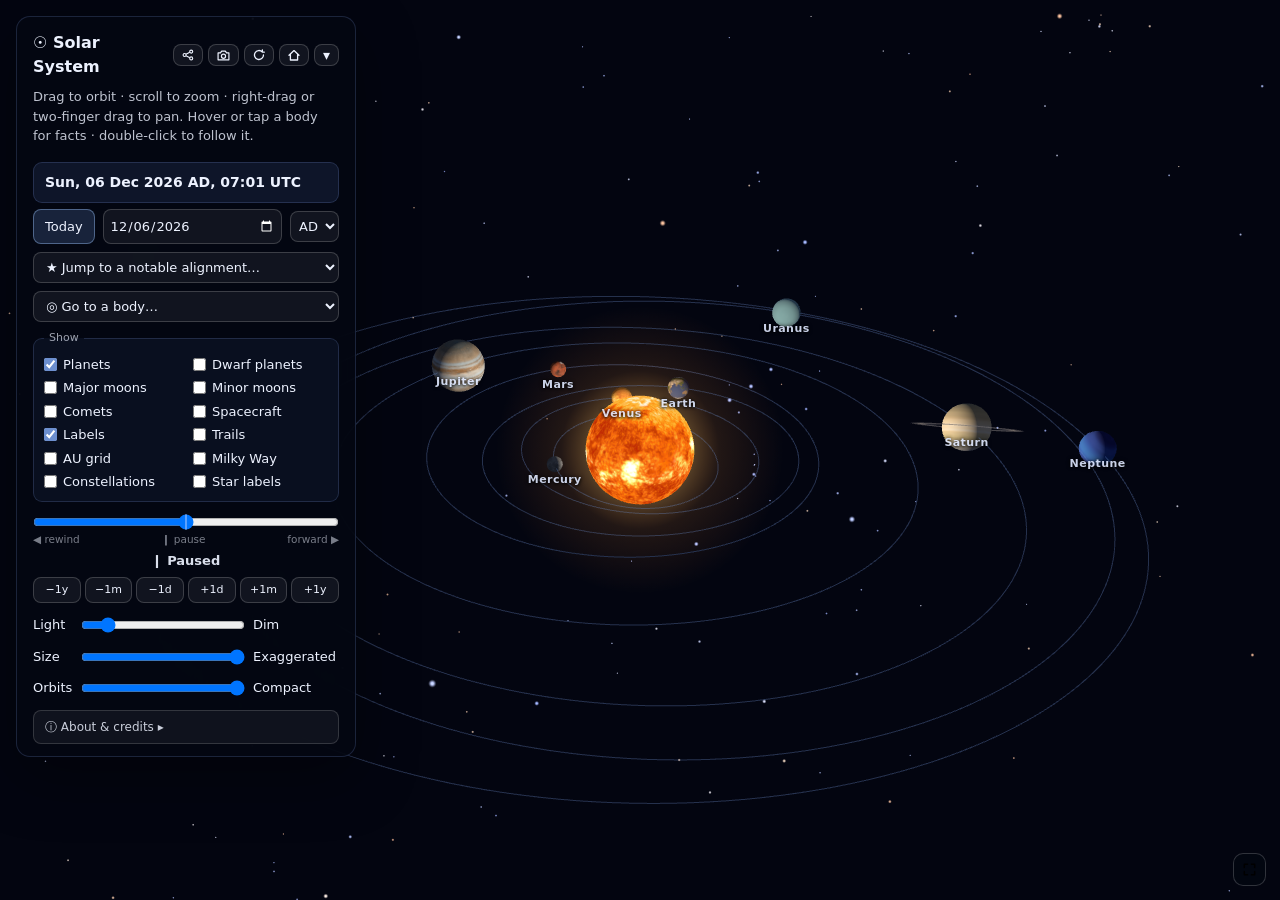
==== commit b04d49fb: "Date field can set the time of day - The Go-to field shows only the date at rest (the time is in the" ====
--- a/index.html
+++ b/index.html
@@ -172,7 +172,7 @@
 		<div id="dateRow"><span id="dateValue">—</span></div>
 		<div id="gotoRow">
 			<button class="btn accent" id="today">Today</button>
-			<input type="date" id="dateInput" aria-label="Go to date">
+			<input type="date" id="dateInput" step="60" aria-label="Go to date and time (UTC)" title="Date and time (UTC) — the time can be set here too">
 			<select id="era" aria-label="Era (AD or BC)" title="Switch the year between AD and BC">
 				<option value="AD">AD</option>
 				<option value="BC">BC</option>
--- a/styles.css
+++ b/styles.css
@@ -66,7 +66,7 @@
 }
 #dateValue { font-weight: 600; font-size: 14px; font-variant-numeric: tabular-nums; }
 #gotoRow { display: flex; flex-wrap: wrap; gap: 8px; align-items: center; margin-bottom: 8px; }
-#gotoRow input[type=date] {
+#gotoRow input[type=date], #gotoRow input[type=datetime-local] {
 	flex: 1 1 84px; min-width: 0; font: inherit; color: inherit; padding: 6px 6px;
 	background: rgba(255,255,255,0.06); border: 1px solid rgba(255,255,255,0.18);
 	border-radius: 8px; color-scheme: dark;
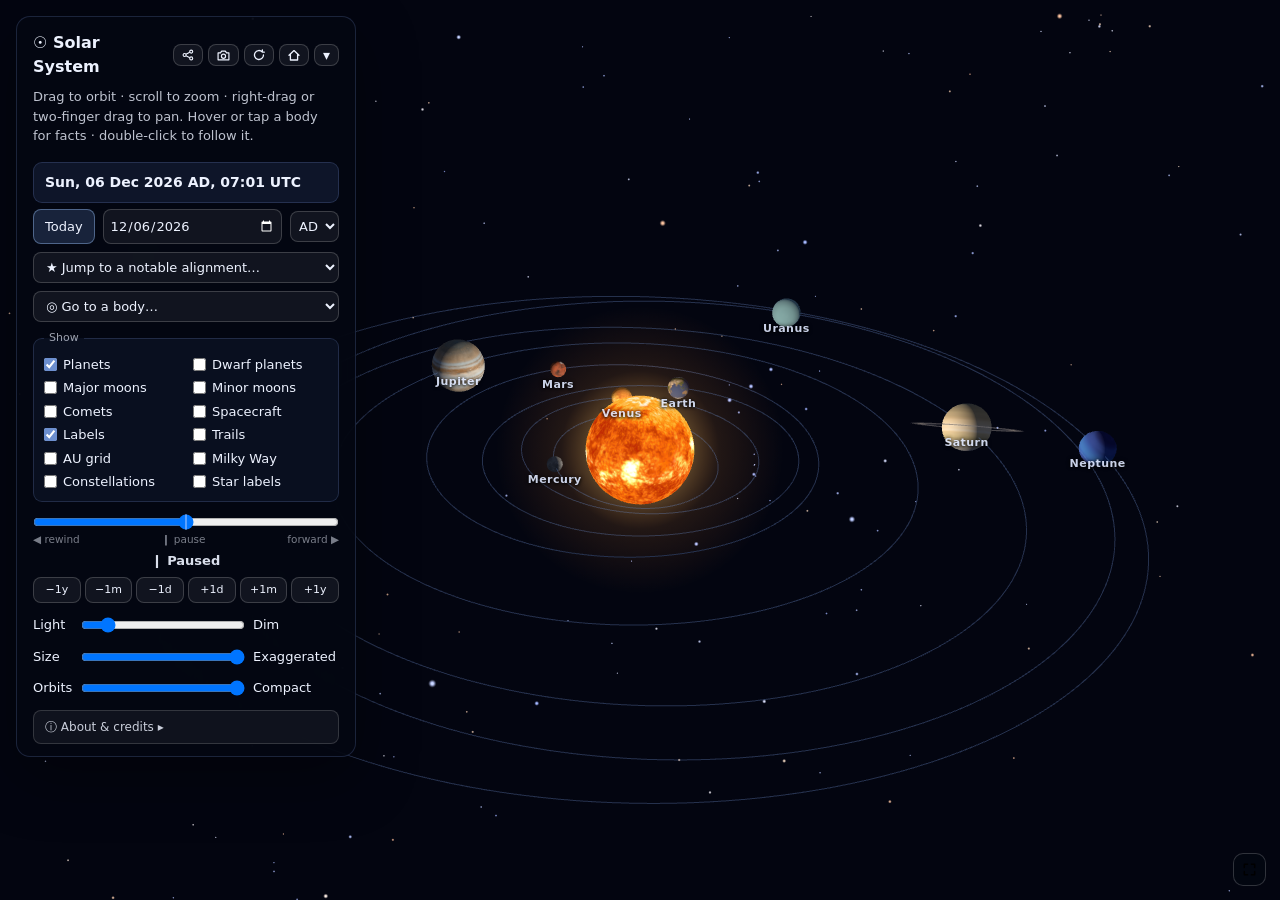
==== commit e3b2c70d: "Date field: stop swapping input type (Firefox); add planet parades The date box was one input that c" ====
--- a/index.html
+++ b/index.html
@@ -116,7 +116,7 @@
       "name": "Can I see planetary alignments, planet parades and conjunctions?",
       "acceptedAnswer": {
         "@type": "Answer",
-        "text": "Yes. The 'Jump to a notable alignment' menu lets you instantly travel to famous planetary alignments - popularly called planet parades - and conjunctions, from tight five- and six-planet clusters to the moments the planets spread evenly around the Sun. You can also set any date yourself to check an alignment."
+        "text": "Yes. The 'Jump to a notable alignment' menu lets you instantly travel to famous planetary alignments - popularly called planet parades - and conjunctions, from tight five- and six-planet clusters to the moments the planets spread evenly around the Sun. It includes the planet parades of June 2022, January and February 2025, February and August 2026, and the next big ones on 25 December 2027, 3 February 2034 and 8 September 2040. You can also set any date yourself to check an alignment."
       }
     },
     {
@@ -172,7 +172,7 @@
 		<div id="dateRow"><span id="dateValue">—</span></div>
 		<div id="gotoRow">
 			<button class="btn accent" id="today">Today</button>
-			<input type="date" id="dateInput" step="60" aria-label="Go to date and time (UTC)" title="Date and time (UTC) — the time can be set here too">
+			<span id="dateWrap"><input type="date" id="dateShow" tabindex="-1" aria-hidden="true" inert><input type="datetime-local" id="dateInput" step="60" aria-label="Go to date and time (UTC)" title="Date and time (UTC) — the time can be set here too"></span>
 			<select id="era" aria-label="Era (AD or BC)" title="Switch the year between AD and BC">
 				<option value="AD">AD</option>
 				<option value="BC">BC</option>
@@ -326,7 +326,10 @@
 		<p>Yes. The 'Jump to a notable alignment' menu lets you instantly travel to famous
 		planetary alignments - popularly called planet parades - and conjunctions, from
 		tight five- and six-planet clusters to the moments the planets spread evenly
-		around the Sun. You can also set any date yourself to check an alignment.</p>
+		around the Sun. It includes the planet parades of June 2022, January and
+		February 2025, February and August 2026, and the next big ones on 25 December
+		2027, 3 February 2034 and 8 September 2040. You can also set any date yourself
+		to check an alignment.</p>
 
 		<h3>What are the stars in the background?</h3>
 		<p>The background is 1,637 naked-eye stars from the HYG database, placed in their
--- a/styles.css
+++ b/styles.css
@@ -66,11 +66,20 @@
 }
 #dateValue { font-weight: 600; font-size: 14px; font-variant-numeric: tabular-nums; }
 #gotoRow { display: flex; flex-wrap: wrap; gap: 8px; align-items: center; margin-bottom: 8px; }
+/* The date field is two stacked inputs: #dateShow (date only, inert, just for
+   display) and #dateInput (datetime-local, the real control) laid over it and
+   invisible until it has focus. Swapping a single input's type on focus/blur
+   used to do this, but Firefox loses the first click on a rebuilt input and
+   leaves its picker stuck after a type change — so nothing changes type now. */
+#dateWrap { position: relative; display: flex; flex: 1 1 84px; min-width: 0; }
 #gotoRow input[type=date], #gotoRow input[type=datetime-local] {
-	flex: 1 1 84px; min-width: 0; font: inherit; color: inherit; padding: 6px 6px;
+	flex: 1 1 auto; width: 100%; min-width: 0; font: inherit; color: inherit; padding: 6px 6px;
 	background: rgba(255,255,255,0.06); border: 1px solid rgba(255,255,255,0.18);
 	border-radius: 8px; color-scheme: dark;
 }
+#dateInput { position: absolute; inset: 0; opacity: 0; }
+#dateWrap.open #dateInput { opacity: 1; }
+#dateWrap.open #dateShow { visibility: hidden; }
 #gotoRow #era {
 	flex: 0 0 auto; font: inherit; color: inherit; padding: 6px 4px;
 	background: rgba(255,255,255,0.06); border: 1px solid rgba(255,255,255,0.18);
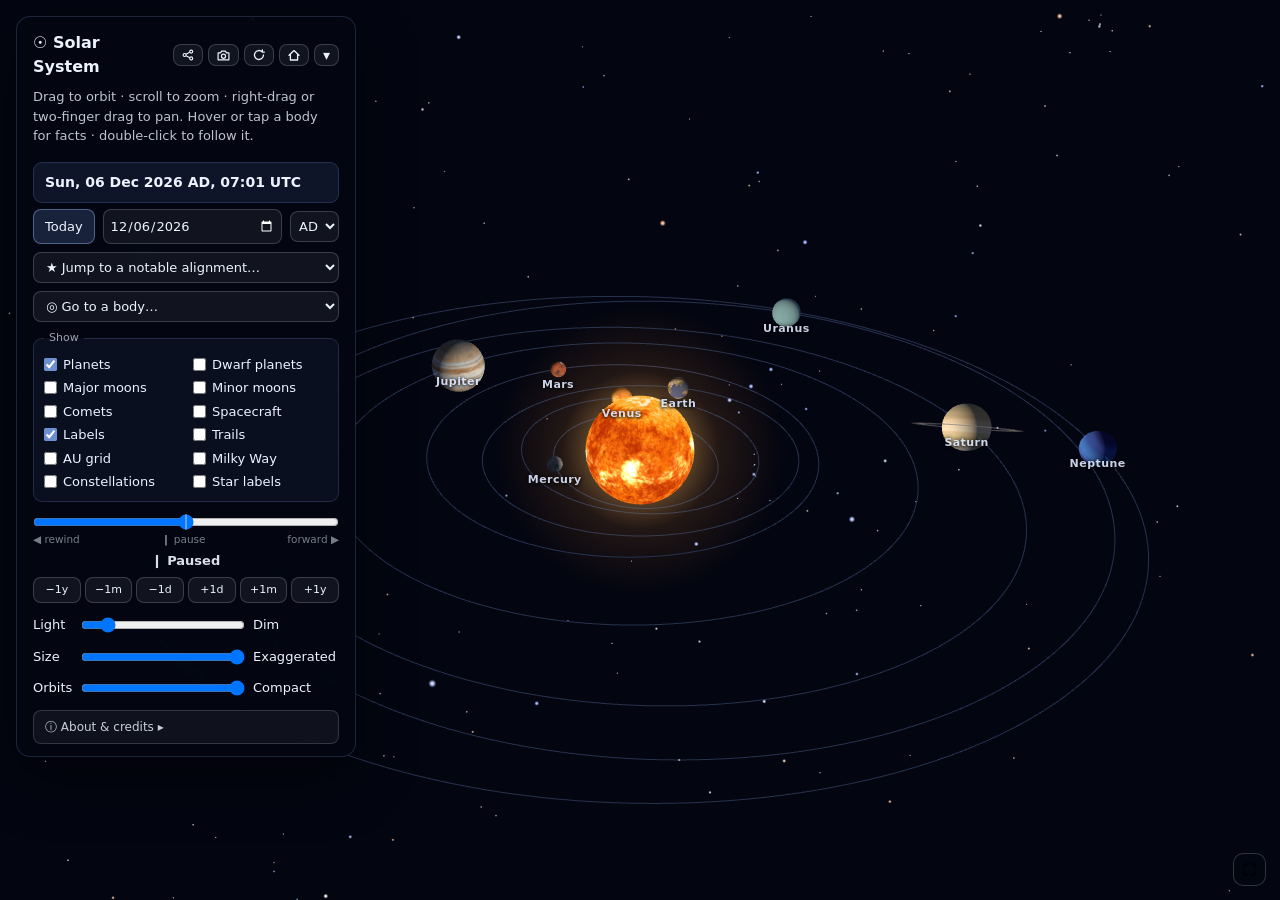
==== commit 12f88e64: "Add guide pages: /now/ (planets right now) and /planetary-alignment/ Two crawlable text companions t" ====
--- a/index.html
+++ b/index.html
@@ -239,6 +239,7 @@
 			<div id="disclaimer"><strong>Disclaimer:</strong> this is an educational visualisation. The data and model have not been independently verified and should not be relied upon for scientific, navigational or any other precise purpose.</div>
 			<div id="credits">Textures © <a href="https://www.solarsystemscope.com/textures/" target="_blank" rel="noopener">Solar System Scope</a> (CC BY 4.0) · Star data: <a href="https://codeberg.org/astronexus/hyg" target="_blank" rel="noopener">HYG database</a> (CC BY-SA 4.0) · Constellation lines: <a href="https://github.com/ofrohn/d3-celestial" target="_blank" rel="noopener">d3-celestial</a> (BSD-3) · Spacecraft trajectories: <a href="https://ssd.jpl.nasa.gov/horizons/" target="_blank" rel="noopener">JPL Horizons</a> · Pluto: stylised map · Built with <a href="https://threejs.org" target="_blank" rel="noopener">three.js</a> (MIT)</div>
 			<div id="about-footer">
+				Guides: <a href="/now/">where the planets are right now</a> · <a href="/planetary-alignment/">planetary alignments &amp; planet parades</a>.<br>
 				<a href="mailto:adam@orrery.live">Contact: adam@orrery.live</a><br>
 				Code licensed under the <a href="LICENSE">MIT licence</a>.<br>
 				Game design, code and educational content developed with the assistance of AI (Anthropic Claude).<br>
@@ -277,6 +278,12 @@
 		alignments, planet parades and conjunctions so you can see exactly how the
 		planets lined up.</p>
 
+		<p>Two companion pages put the same model into words: <a href="/now/">where the
+		planets are right now</a> lists every planet's distance, light time, evening or
+		morning sky, retrograde motion and next opposition, and <a href="/planetary-alignment/">planetary
+		alignments and planet parades</a> gives the upcoming and past parade dates with
+		links straight into the orrery.</p>
+
 		<h2>Real sky, real data</h2>
 		<p>The background is the genuine night sky: 1,637 naked-eye stars from the HYG
 		database in their true positions, with optional constellation figures and named
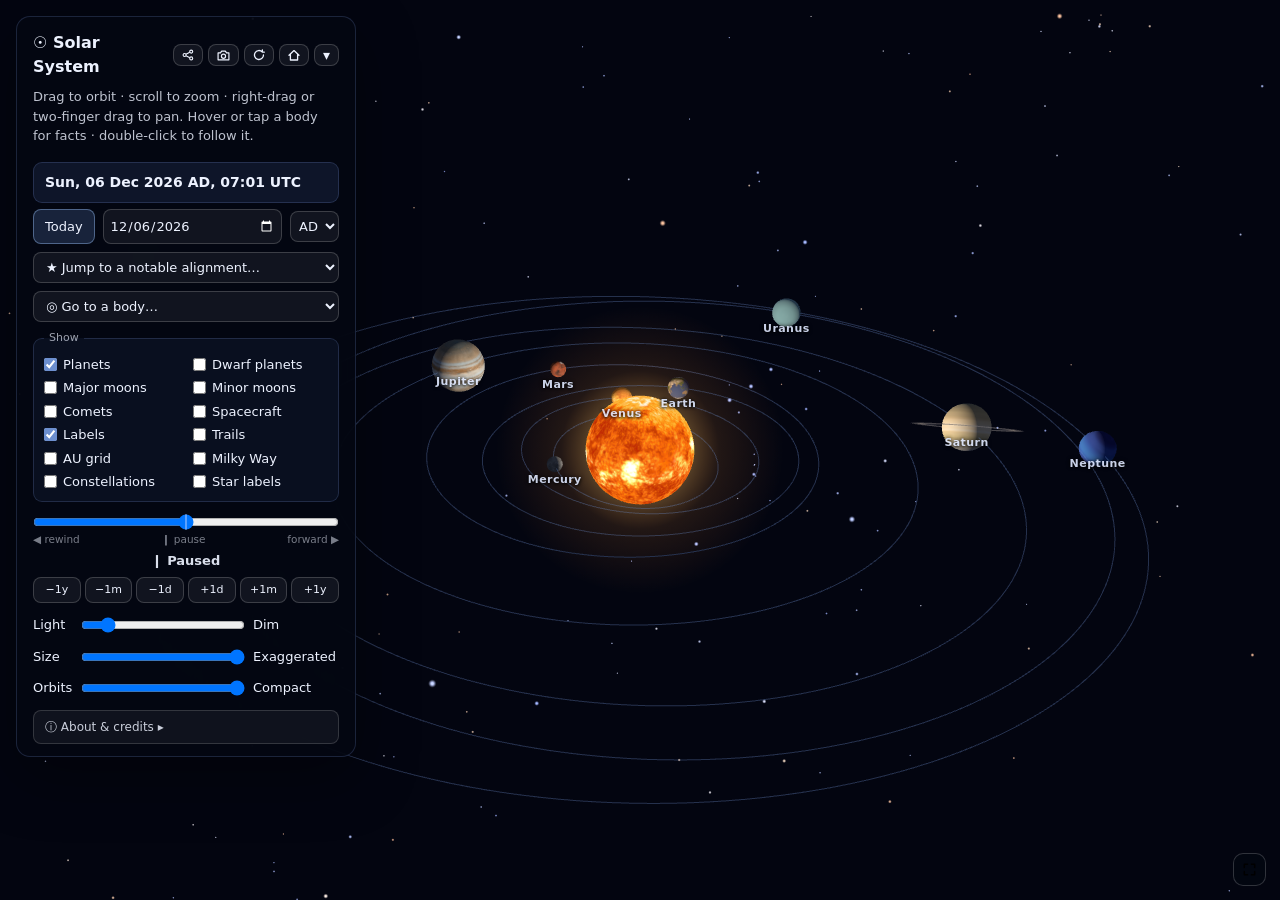
==== commit 7e2cf9f2: "Homepage copy: earn "solar system model" and "solar system map" Bing Webmaster data showed the site " ====
--- a/index.html
+++ b/index.html
@@ -5,9 +5,9 @@
 <meta name="viewport" content="width=device-width, initial-scale=1.0, viewport-fit=cover">
 
 <!-- Primary SEO -->
-<title>Orrery.live - Interactive Online Orrery - a 3D Solar System</title>
-<meta name="description" content="A free online orrery - an interactive digital solar system model. Real planet positions from JPL orbital data, a true naked-eye star background, and a time machine to jump to any date from 3000 BC to 3000 AD - including famous planetary alignments and planet parades.">
-<meta name="keywords" content="orrery, solar system, planets, planetary alignment, planet parade, 3D, astronomy, JPL, ephemeris, space, interactive, three.js">
+<title>Orrery.live - Interactive 3D Solar System Model &amp; Orrery</title>
+<meta name="description" content="A free online orrery: a 3D solar system model and live map of the planets, from real JPL orbital data. See where every planet is right now, travel to any date from 3000 BC to 3000 AD, and watch famous planetary alignments and planet parades.">
+<meta name="keywords" content="orrery, solar system model, solar system map, interactive solar system, solar system 3d, planets, planetary alignment, planet parade, astronomy, JPL, ephemeris, space, three.js">
 <meta name="author" content="Adam Woodland">
 <meta name="robots" content="index, follow">
 <meta name="theme-color" content="#01020a">
@@ -23,8 +23,8 @@
 <!-- Open Graph -->
 <meta property="og:type" content="website">
 <meta property="og:url" content="https://orrery.live/">
-<meta property="og:title" content="Orrery.live - Interactive 3D Solar System">
-<meta property="og:description" content="A free online orrery: an interactive 3D solar system with real planet positions, a true star background, and a time machine for famous planetary alignments and planet parades.">
+<meta property="og:title" content="Orrery.live - Interactive 3D Solar System Model">
+<meta property="og:description" content="A 3D solar system model and live map of the planets, from real JPL orbital data. See where every planet is right now, or travel to any date from 3000 BC to 3000 AD.">
 <meta property="og:site_name" content="Orrery.live">
 <meta property="og:locale" content="en_AU">
 <meta property="og:image" content="https://orrery.live/solar-system.svg">
@@ -32,8 +32,8 @@
 
 <!-- Twitter / X card -->
 <meta name="twitter:card" content="summary">
-<meta name="twitter:title" content="Orrery.live - Interactive 3D Solar System">
-<meta name="twitter:description" content="Real planet positions, a true star background, and a time machine for famous planetary alignments and planet parades.">
+<meta name="twitter:title" content="Orrery.live - Interactive 3D Solar System Model">
+<meta name="twitter:description" content="A 3D solar system model and live map of the planets, from real orbital data, plus a time machine for famous planetary alignments.">
 <meta name="twitter:image" content="https://orrery.live/solar-system.svg">
 
 <!-- Structured data -->
@@ -42,9 +42,9 @@
   "@context": "https://schema.org",
   "@type": "WebApplication",
   "name": "Orrery.live",
-  "alternateName": "Solar System View",
+  "alternateName": ["Solar System View", "3D Solar System Model", "Online Orrery"],
   "url": "https://orrery.live/",
-  "description": "A free online orrery - an interactive digital solar system model. Real planet positions from JPL orbital data, a true naked-eye star background, and a time machine to jump to any date from 3000 BC to 3000 AD - including famous planetary alignments and planet parades.",
+  "description": "A free online orrery: a 3D solar system model and live map of the planets, from real JPL orbital data. See where every planet is right now, travel to any date from 3000 BC to 3000 AD, and watch famous planetary alignments and planet parades.",
   "applicationCategory": "EducationalApplication",
   "applicationSubCategory": "Astronomy",
   "operatingSystem": "Web Browser",
@@ -53,7 +53,7 @@
   "isAccessibleForFree": true,
   "image": "https://orrery.live/solar-system.svg",
   "screenshot": "https://orrery.live/solar-system.svg",
-  "keywords": "orrery, solar system, planetary alignment, ephemeris, astronomy, JPL orbital elements, 3D planets",
+  "keywords": "orrery, solar system model, solar system map, interactive solar system, solar system 3d, planetary alignment, ephemeris, astronomy, JPL orbital elements, 3D planets",
   "featureList": [
     "Real planet positions computed from JPL orbital elements",
     "Time machine to any date from 3000 BC to 3000 AD",
@@ -260,7 +260,7 @@
 	<!-- Crawlable, screen-reader-accessible content. Mirrors the FAQ structured data
 	     so search engines and assistive tech see real text behind the WebGL canvas. -->
 	<section id="seo-content" class="sr-only">
-		<h2>A free online orrery - an interactive 3D solar system</h2>
+		<h2>A free online orrery - an interactive 3D solar system model</h2>
 		<p>Orrery.live is a free online orrery — an interactive digital solar system
 		model that you explore in your web browser. Every planet is placed in its true
 		position around the Sun using JPL orbital elements, so the view shows the real
@@ -269,6 +269,9 @@
 		right-drag (or drag with two fingers) to pan, and hover or tap any body to read
 		live facts about it. Double-click a planet or moon to lock the camera onto it
 		and follow it as time plays.</p>
+		<p>It works as a solar system simulator and a live map in one: press play and the
+		planets move on their real orbits, or pause and read off exactly where each one
+		is today.</p>
 
 		<h2>A time machine for the planets</h2>
 		<p>Use the date picker or the time slider to scrub forwards and backwards through
@@ -284,7 +287,7 @@
 		alignments and planet parades</a> gives the upcoming and past parade dates with
 		links straight into the orrery.</p>
 
-		<h2>Real sky, real data</h2>
+		<h2>A live map of the solar system, from real data</h2>
 		<p>The background is the genuine night sky: 1,637 naked-eye stars from the HYG
 		database in their true positions, with optional constellation figures and named
 		bright stars. Planet positions come from real orbital data, while body sizes and
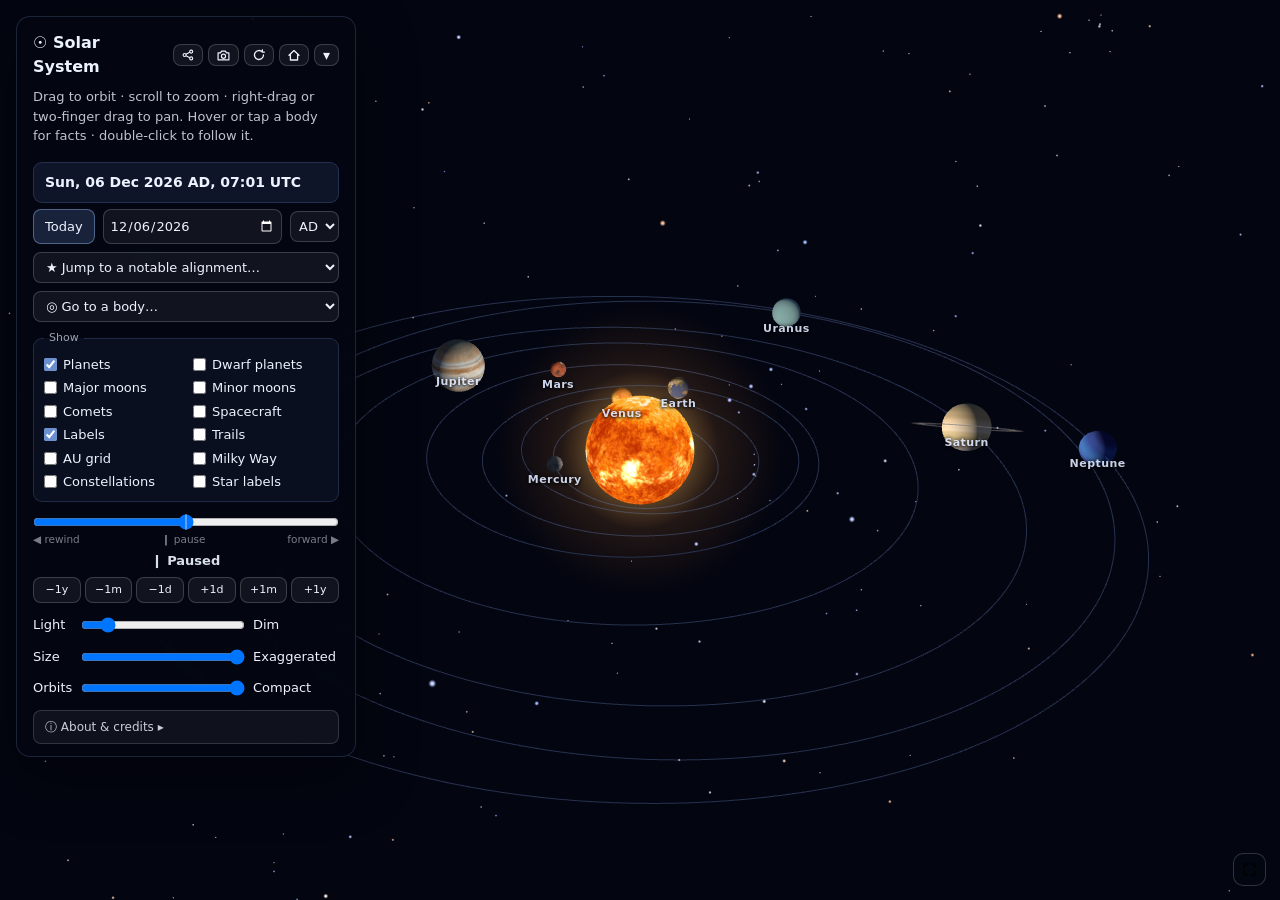
==== commit 1263dd61: "Cross-link the fleet Footer links to Adam's Arcade and to adamwoodland.com (author), the standard AI" ====
--- a/index.html
+++ b/index.html
@@ -242,8 +242,9 @@
 				Guides: <a href="/now/">where the planets are right now</a> · <a href="/planetary-alignment/">planetary alignments &amp; planet parades</a>.<br>
 				<a href="mailto:adam@orrery.live">Contact: adam@orrery.live</a><br>
 				Code licensed under the <a href="LICENSE">MIT licence</a>.<br>
-				Game design, code and educational content developed with the assistance of AI (Anthropic Claude).<br>
-				Like this? Also see <a href="https://nearest.land/" target="_blank" rel="noopener">nearest.land</a> - click any coast on a 3D globe and see what lies across the water in every direction.
+				Design, code and content developed with the assistance of AI (Anthropic Claude).<br>
+				Like this? Also see <a href="https://nearest.land/" target="_blank" rel="noopener">nearest.land</a> - click any coast on a 3D globe and see what lies across the water in every direction.<br>
+				More toys and tools at <a href="https://games.adamwoodland.com/" target="_blank" rel="noopener">Adam's Arcade</a> · Made by <a href="https://adamwoodland.com/" target="_blank" rel="noopener">Adam Woodland</a>.
 			</div>
 		</div>
 	</aside>
